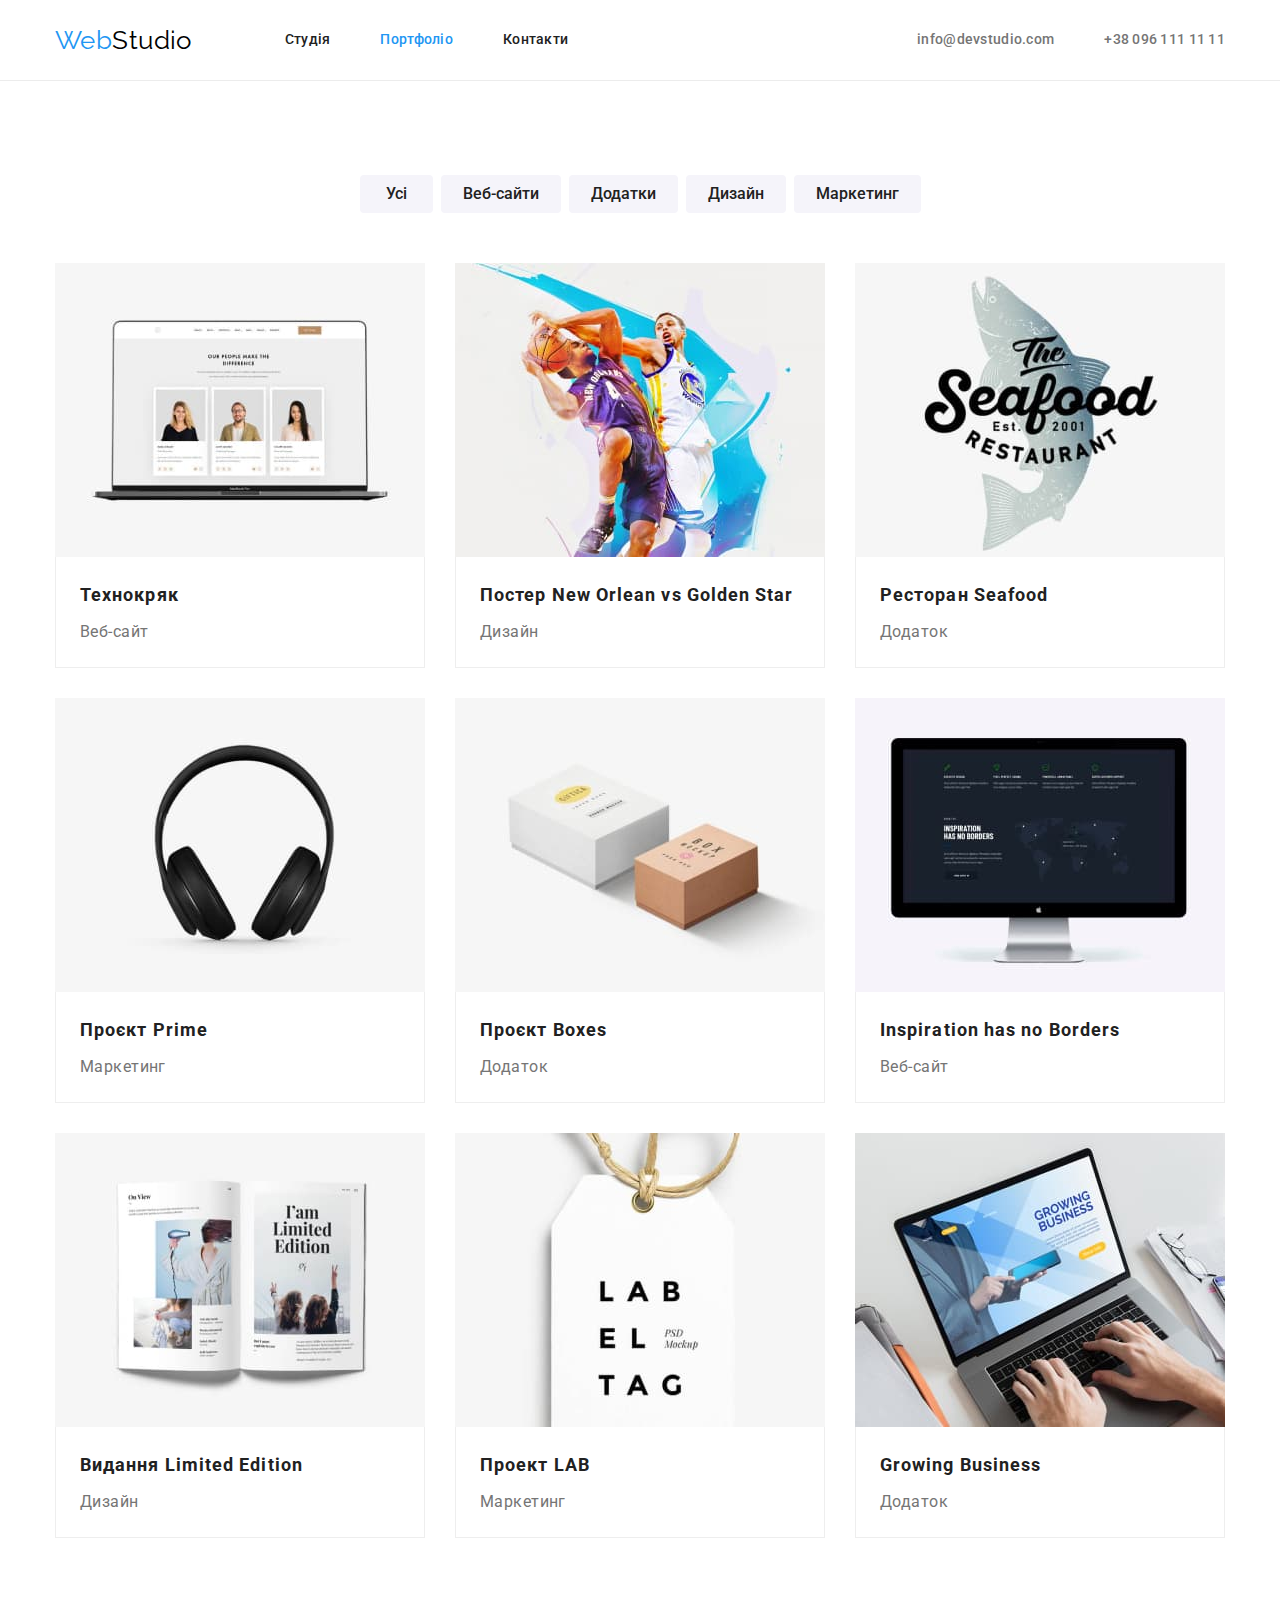
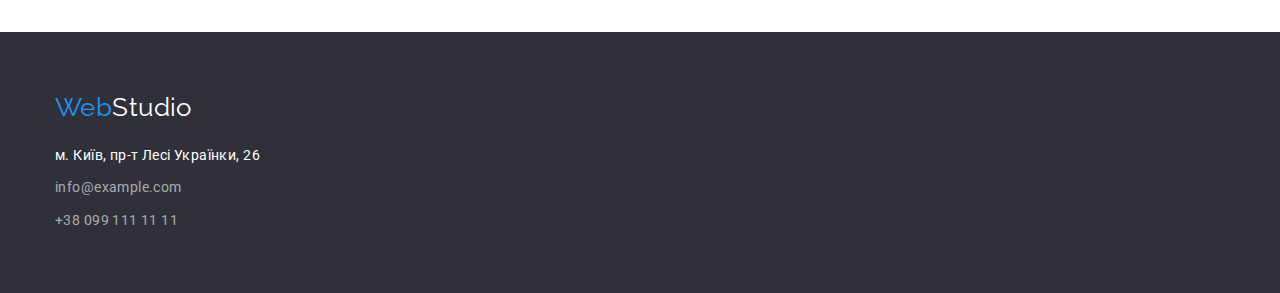
==== portfolio.html @ 10430563 "Start HW#4" ====
<!DOCTYPE html>
<html lang="uk">
  <head>
    <meta charset="UTF-8" />
    <meta http-equiv="X-UA-Compatible" content="IE=edge" />
    <meta name="viewport" content="width=device-width, initial-scale=1.0" />
    <title>Document</title>
    <link
      href="https://fonts.googleapis.com/css2?family=Raleway:wght@700&family=Roboto:wght@400;500;700;900&display=swap"
      rel="stylesheet"
    />
    <link
      rel="stylesheet"
      href="https://cdnjs.cloudflare.com/ajax/libs/modern-normalize/1.1.0/modern-normalize.min.css"
    />
    <link rel="stylesheet" href="./css/styles.css" />
  </head>
  <body>
    <!--Шапка сайту-->
    <header>
      <div class="container page-header">
        <a href="./index.html" class="logo">Web<span class="accent">Studio</span></a>
        <nav>
          <ul class="site-nav list">
            <li class="item"><a href="./index.html" class="link">Студія</a></li>
            <li class="item"><a href="./portfolio.html" class="link current">Портфоліо</a></li>
            <li class="item"><a href="" class="link">Контакти</a></li>
          </ul>
        </nav>
        <ul class="contact-info list">
          <li class="item">
            <a href="mailto:info@devstudio.com" class="link">info@devstudio.com</a>
          </li>
          <li class="item"><a href="tel:+380961111111" class="link">+38 096 111 11 11</a></li>
        </ul>
      </div>
    </header>
    <!--Герой-->
    <main>
      <section class="section container">
        <h1 class="visually-hidden">Портфоліо</h1>
        <ul class="filter list">
          <li class="item">
            <button type="button" class="button secondary">Усі</button>
          </li>
          <li class="item"><button type="button" class="button secondary">Веб-сайти</button></li>
          <li class="item"><button type="button" class="button secondary">Додатки</button></li>
          <li class="item"><button type="button" class="button secondary">Дизайн</button></li>
          <li class="item"><button type="button" class="button secondary">Маркетинг</button></li>
        </ul>
        <ul class="list cell">
          <li class="item">
            <img src="./images/technocrack.jpg" alt="Веб-сайт" width="370" class="jpg" />
            <div class="border-cell">
              <h2 class="section-portfolio">Технокряк</h2>
              <p class="product">Веб-сайт</p>
            </div>
          </li>
          <li class="item">
            <img src="./images/poster.jpg" alt="Баскетбол" width="370" class="jpg" />
            <div class="border-cell">
              <h2 class="section-portfolio">Постер New Orlean vs Golden Star</h2>
              <p class="product">Дизайн</p>
            </div>
          </li>
          <li class="item">
            <img src="./images/seafood.jpg" alt="Логотип" width="370" class="jpg" />
            <div class="border-cell">
              <h2 class="section-portfolio">Ресторан Seafood</h2>
              <p class="product">Додаток</p>
            </div>
          </li>
          <li class="item">
            <img src="./images/prime.jpg" alt="Навушники" width="370" class="jpg" />
            <div class="border-cell">
              <h2 class="section-portfolio">Проєкт Prime</h2>
              <p class="product">Маркетинг</p>
            </div>
          </li>
          <li class="item">
            <img src="./images/boxes.jpg" alt="Коробки" width="370" class="jpg" />
            <div class="border-cell">
              <h2 class="section-portfolio">Проєкт Boxes</h2>
              <p class="product">Додаток</p>
            </div>
          </li>
          <li class="item">
            <img src="./images/inspiration.jpg" alt="Веб-сайт" width="370" class="jpg" />
            <div class="border-cell">
              <h2 class="section-portfolio">Inspiration has no Borders</h2>
              <p class="product">Веб-сайт</p>
            </div>
          </li>
          <li class="item">
            <img src="./images/edition.jpg" alt="Журнал" width="370" class="jpg" />
            <div class="border-cell">
              <h2 class="section-portfolio">Видання Limited Edition</h2>
              <p class="product">Дизайн</p>
            </div>
          </li>
          <li class="item">
            <img src="./images/lab.jpg" alt="Бирка" width="370" class="jpg" />
            <div class="border-cell">
              <h2 class="section-portfolio">Проект LAB</h2>
              <p class="product">Маркетинг</p>
            </div>
          </li>
          <li class="item">
            <img src="./images/business.jpg" alt="Додаток" width="370" class="jpg" />
            <div class="border-cell">
              <h2 class="section-portfolio">Growing Business</h2>
              <p class="product">Додаток</p>
            </div>
          </li>
        </ul>
      </section>
    </main>
    <!--Підвал сайту-->
    <footer class="down">
      <div class="container page-footer">
        <a href="./index.html" class="logo">Web<span class="accent">Studio</span></a>
        <address>
          <ul class="site-footer list">
            <li class="item">
              <a
                href="https://goo.gl/maps/UnmmoopjUjEERXCH8"
                target="_blank"
                rel="noopener noreferrer"
                class="map-link"
                >м. Київ, пр-т Лесі Українки, 26</a
              >
            </li>
            <li class="item">
              <a href="mailto:info@example.com" class="link">info@example.com</a>
            </li>
            <li class="item"><a href="tel:+380991111111" class="link">+38 099 111 11 11</a></li>
          </ul>
        </address>
      </div>
    </footer>
  </body>
</html>
---- css/styles.css ----
/* колір основного тексту #2196F3 */
/* другорядний колір тексту #757575 */
/* білий #FFFFFF */
/* кольори лого #2196F3; #000000 */
/* акцент #2196F3 */
/* колір контактів футера rgba(255, 255, 255, 0.6); */
/* другорядні кольори фону #2F303A; #F5F4FA */
/*outline: 2px solid darkmagenta;*/
:root {
  --primary-text-color: #757575;
  --title-text-color: #212121;
  --accent-color: #2196f3;
  --primary-white-color: #ffffff;
  --white-mod: rgba(255, 255, 255, 0.6);
  --primary-bg-color: #f5f4fa;
  --secondary-bg-color: #2f303a;
  --logo-color: #000000;
  --border-header-color: #ececec;
}
*,
*::before,
*::after {
  box-sizing: border-box;
}
h1,
h2,
h3,
h4,
p {
  margin-top: 0;
  margin-bottom: 0;
}
ul,
ol {
  margin-top: 0;
  margin-bottom: 0;
  padding-left: 0;
}
body {
  background-color: var(--primary-white-color);
  color: var(--primary-text-color);
  font-family: Roboto, sans-serif;
  letter-spacing: 0.03em;
  font-size: 14px;
  line-height: 1.71;
}
.list {
  list-style: none;
  padding: 0;
  margin: 0;
}
.container {
  margin-left: auto;
  margin-right: auto;
  max-width: 1200px;
  width: 100%;
  padding-left: 15px;
  padding-right: 15px;
}
.logo {
  color: var(--accent-color);
  font-family: Raleway, sans-serif;
  font-size: 26px;
  line-height: 1.19;
  text-decoration: none;
}
.accent {
  color: var(--logo-color);
}
.down .accent {
  color: var(--primary-white-color);
}
img {
  display: block;
}
/* site-nav */
.site-nav .link {
  color: var(--title-text-color);
  font-weight: 500;
  font-size: 14px;
  line-height: 1.14;
  letter-spacing: 0.02em;
  text-decoration: none;

  display: block;
  padding-top: 32px;
  padding-bottom: 32px;
}
.site-nav .link:hover,
.site-nav .link:focus {
  color: var(--accent-color);
}
.site-nav .link.current {
  color: var(--accent-color);
}
.contact-info .link {
  color: var(--primary-text-color);
  font-weight: 500;
  font-size: 14px;
  line-height: 1.14;
  letter-spacing: 0.02em;
  text-decoration: none;
}
.contact-info .link:hover,
.contact-info .link:focus {
  color: var(--accent-color);
}
.site-nav {
  display: flex;
  margin-left: 93px;
}
.site-nav .item + .item {
  margin-left: 50px;
}
.page-header {
  display: flex;
  align-items: center;
}
.contact-info {
  display: flex;
  margin-left: auto;
}
.contact-info .item + .item {
  margin-left: 50px;
}
/* border-bottom: 1px solid #ececec; */
header {
  border-bottom-width: 1px;
  border-bottom-style: solid;
  border-bottom-color: var(--border-header-color);
}
/* hero */
.hero-title {
  color: var(--primary-white-color);
  font-weight: 900;
  font-size: 44px;
  line-height: 1.36;
  letter-spacing: 0.06em;
  text-transform: uppercase;

  margin-top: 0;
  margin-bottom: 30px;
}
.hero {
  background-color: var(--secondary-bg-color);
  text-align: center;

  padding-top: 200px;
  padding-bottom: 200px;
}
/* section */
.section-title {
  color: var(--title-text-color);
  font-weight: 700;
  font-size: 36px;
  line-height: 1.17;
  text-align: center;

  margin-top: 0;
  margin-bottom: 50px;
}
.section {
  padding-top: 94px;
  padding-bottom: 94px;
}
.section.make {
  padding-top: 0;
  padding-bottom: 94px;
}
/* features */
.feature-list .title {
  color: var(--title-text-color);
  font-weight: 700;
  font-size: 14px;
  line-height: 1.14;

  margin-top: 0;
  margin-bottom: 10px;
}
.feature-list p {
  margin-top: 0;
  margin-bottom: 0;
}
.feature-list {
  display: flex;
  flex-wrap: wrap;
}
.feature-list .item {
  width: 270px;
  margin-right: 30px;
}
.feature-list .item:nth-child(4n) {
  margin-right: 0;
}
.presentation {
  display: flex;
  flex-wrap: wrap;
}
.presentation .item {
  width: 370px;
  margin-right: 30px;
}
.presentation .item:nth-child(3n) {
  margin-right: 0;
}
/* team */
.team-list .team {
  color: var(--title-text-color);
  font-weight: 500;
  font-size: 16px;
  line-height: 1.19;
  text-align: center;
  background-color: var(--primary-white-color);

  margin-bottom: 10px;

  display: flex;
  justify-content: center;
}
.card {
  padding: 30px 10px;
  background-color: var(--primary-white-color);
  border-radius: 0px 0px 4px 4px;
}
.team-list .profession {
  font-size: 16px;
  line-height: 1.19;
  text-align: center;
  background-color: var(--primary-white-color);

  display: flex;
  justify-content: center;
}
.section.team {
  background-color: var(--primary-bg-color);

  padding-top: 94px;
  padding-bottom: 94px;
}
.team-list {
  display: flex;
  flex-wrap: wrap;
}
.team-list .item {
  width: 270px;
  margin-right: 30px;
}
.team-list .item:nth-child(4n) {
  margin-right: 0;
}
/* footer */
.site-footer .map-link {
  color: var(--primary-white-color);
  text-decoration: none;
  font-style: normal;

  display: block;
  margin-right: 939px;
}
.site-footer .map-link:hover,
.site-footer .map-link:focus {
  color: var(--accent-color);
}
.site-footer .link {
  color: var(--white-mod);
  text-decoration: none;
  font-style: normal;

  display: block;
  margin-right: 939px;
}
.site-footer .link:hover,
.site-footer .link:focus {
  color: var(--accent-color);
}
.down {
  background-color: var(--secondary-bg-color);

  padding-top: 60px;
  padding-bottom: 60px;
}
.site-footer .item:not(:last-child) {
  margin-bottom: 9px;
}
.site-footer {
  margin-top: 20px;
}
/* button */
/* text-align: center; в кнопках за умовчанням*/
button {
  font-family: inherit;
  display: inline-block;
  cursor: pointer;
  text-decoration: none;
  border: 0;
  border-radius: 4px;
}
.button.primary {
  color: var(--primary-white-color);
  background-color: var(--accent-color);
  font-weight: 700;
  font-size: 16px;
  line-height: 1.87;
  letter-spacing: 0.06em;

  padding: 10px 32px;
  min-width: 216px;
}
/* portfolio */
.button.secondary {
  color: var(--title-text-color);
  background-color: var(--primary-bg-color);
  font-weight: 500;
  font-size: 16px;
  line-height: 1.62;

  padding: 6px 22px;
  min-width: 73px;
}
.button.secondary:hover,
.button.secondary:focus {
  color: var(--primary-white-color);
  background-color: var(--accent-color);
  border-color: var(--accent-color);
}
.section-portfolio {
  color: var(--title-text-color);
  font-weight: 700;
  font-size: 18px;
  line-height: 2;
  letter-spacing: 0.06em;

  margin-bottom: 4px;
}
.list .product {
  font-size: 16px;
  line-height: 1.87;
}
.filter {
  display: flex;
  justify-content: center;
  margin-bottom: 50px;
}
.filter .item + .item {
  margin-left: 8px;
}
.cell {
  display: flex;
  flex-wrap: wrap;
}
.cell .item {
  width: 370px;
  margin-right: 30px;
  margin-bottom: 30px;
}
.cell .item:nth-child(3n) {
  margin-right: 0;
}
.cell .item:nth-last-child(-n + 3) {
  margin-bottom: 0;
}
.border-cell {
  padding: 20px 24px;

  border-right: 1px solid #eeeeee;
  border-bottom: 1px solid #eeeeee;
  border-left: 1px solid #eeeeee;
}
.visually-hidden {
  position: absolute;
  white-space: nowrap;
  width: 1px;
  height: 1px;
  overflow: hidden;
  border: 0;
  padding: 0;
  clip: rect(0 0 0 0);
  clip-path: inset(50%);
  margin: -1px;
}
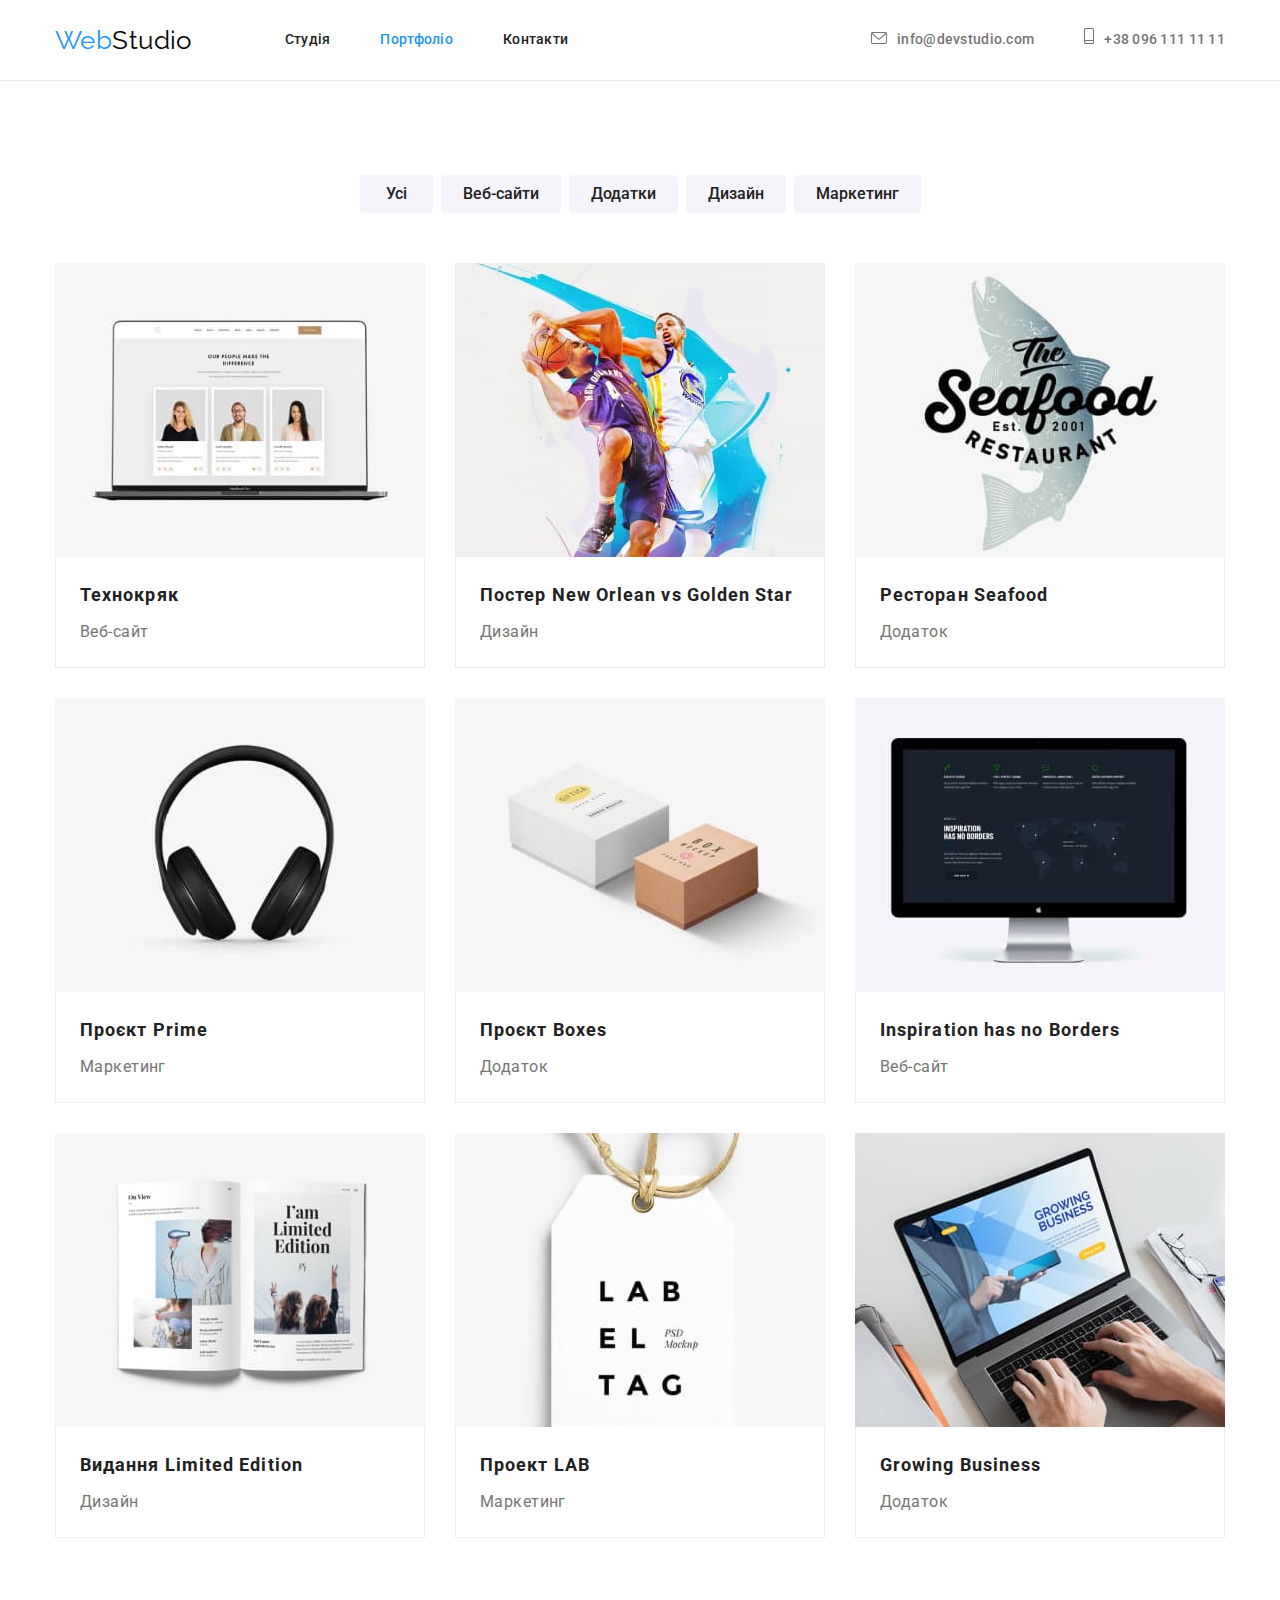
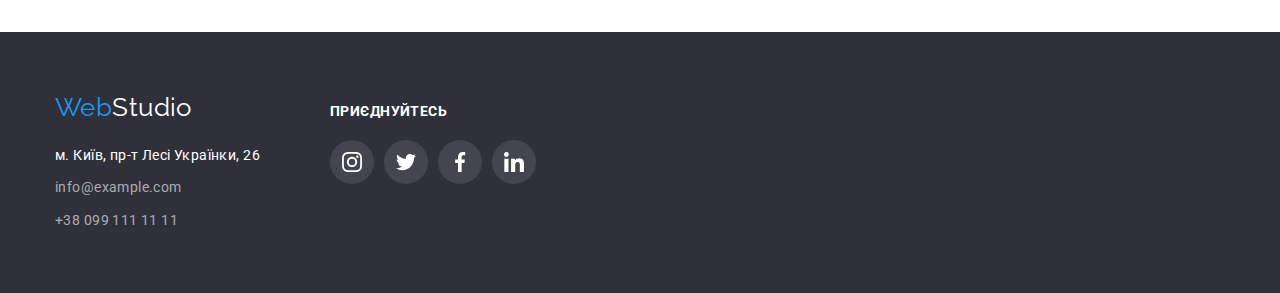
==== commit e92c726d: "Додані тіні" ====
--- a/portfolio.html
+++ b/portfolio.html
@@ -16,7 +16,7 @@
     <link rel="stylesheet" href="./css/styles.css" />
   </head>
   <body>
-    <!--Шапка сайту-->
+    <!-- Head -->
     <header>
       <div class="container page-header">
         <a href="./index.html" class="logo">Web<span class="accent">Studio</span></a>
@@ -29,13 +29,23 @@
         </nav>
         <ul class="contact-info list">
           <li class="item">
-            <a href="mailto:info@devstudio.com" class="link">info@devstudio.com</a>
+            <a href="mailto:info@devstudio.com" class="link"
+              ><svg class="contact-icon" width="16" height="12">
+                <use href="./images/icons.svg#icon-envelope"></use></svg
+              >info@devstudio.com</a
+            >
           </li>
-          <li class="item"><a href="tel:+380961111111" class="link">+38 096 111 11 11</a></li>
+          <li class="item">
+            <a href="tel:+380961111111" class="link"
+              ><svg class="contact-icon" width="10" height="16">
+                <use href="./images/icons.svg#icon-smartphone"></use></svg
+              >+38 096 111 11 11</a
+            >
+          </li>
         </ul>
       </div>
     </header>
-    <!--Герой-->
+    <!-- Hero -->
     <main>
       <section class="section container">
         <h1 class="visually-hidden">Портфоліо</h1>
@@ -48,66 +58,66 @@
           <li class="item"><button type="button" class="button secondary">Дизайн</button></li>
           <li class="item"><button type="button" class="button secondary">Маркетинг</button></li>
         </ul>
-        <ul class="list cell">
+        <ul class="list product">
           <li class="item">
             <img src="./images/technocrack.jpg" alt="Веб-сайт" width="370" class="jpg" />
-            <div class="border-cell">
+            <div class="border-product">
               <h2 class="section-portfolio">Технокряк</h2>
               <p class="product">Веб-сайт</p>
             </div>
           </li>
           <li class="item">
             <img src="./images/poster.jpg" alt="Баскетбол" width="370" class="jpg" />
-            <div class="border-cell">
+            <div class="border-product">
               <h2 class="section-portfolio">Постер New Orlean vs Golden Star</h2>
               <p class="product">Дизайн</p>
             </div>
           </li>
           <li class="item">
             <img src="./images/seafood.jpg" alt="Логотип" width="370" class="jpg" />
-            <div class="border-cell">
+            <div class="border-product">
               <h2 class="section-portfolio">Ресторан Seafood</h2>
               <p class="product">Додаток</p>
             </div>
           </li>
           <li class="item">
             <img src="./images/prime.jpg" alt="Навушники" width="370" class="jpg" />
-            <div class="border-cell">
+            <div class="border-product">
               <h2 class="section-portfolio">Проєкт Prime</h2>
               <p class="product">Маркетинг</p>
             </div>
           </li>
           <li class="item">
             <img src="./images/boxes.jpg" alt="Коробки" width="370" class="jpg" />
-            <div class="border-cell">
+            <div class="border-product">
               <h2 class="section-portfolio">Проєкт Boxes</h2>
               <p class="product">Додаток</p>
             </div>
           </li>
           <li class="item">
             <img src="./images/inspiration.jpg" alt="Веб-сайт" width="370" class="jpg" />
-            <div class="border-cell">
+            <div class="border-product">
               <h2 class="section-portfolio">Inspiration has no Borders</h2>
               <p class="product">Веб-сайт</p>
             </div>
           </li>
           <li class="item">
             <img src="./images/edition.jpg" alt="Журнал" width="370" class="jpg" />
-            <div class="border-cell">
+            <div class="border-product">
               <h2 class="section-portfolio">Видання Limited Edition</h2>
               <p class="product">Дизайн</p>
             </div>
           </li>
           <li class="item">
             <img src="./images/lab.jpg" alt="Бирка" width="370" class="jpg" />
-            <div class="border-cell">
+            <div class="border-product">
               <h2 class="section-portfolio">Проект LAB</h2>
               <p class="product">Маркетинг</p>
             </div>
           </li>
           <li class="item">
             <img src="./images/business.jpg" alt="Додаток" width="370" class="jpg" />
-            <div class="border-cell">
+            <div class="border-product">
               <h2 class="section-portfolio">Growing Business</h2>
               <p class="product">Додаток</p>
             </div>
@@ -115,27 +125,58 @@
         </ul>
       </section>
     </main>
-    <!--Підвал сайту-->
+    <!-- Footer -->
     <footer class="down">
-      <div class="container page-footer">
-        <a href="./index.html" class="logo">Web<span class="accent">Studio</span></a>
-        <address>
-          <ul class="site-footer list">
-            <li class="item">
-              <a
-                href="https://goo.gl/maps/UnmmoopjUjEERXCH8"
-                target="_blank"
-                rel="noopener noreferrer"
-                class="map-link"
-                >м. Київ, пр-т Лесі Українки, 26</a
-              >
+      <div class="container footer-container">
+        <div class="page-footer">
+          <a href="./index.html" class="logo">Web<span class="accent">Studio</span></a>
+          <address>
+            <ul class="site-footer list">
+              <li class="item">
+                <a
+                  href="https://goo.gl/maps/UnmmoopjUjEERXCH8"
+                  target="_blank"
+                  rel="noopener noreferrer"
+                  class="map-link"
+                  >м. Київ, пр-т Лесі Українки, 26</a
+                >
+              </li>
+              <li class="item">
+                <a href="mailto:info@example.com" class="link">info@example.com</a>
+              </li>
+              <li class="item"><a href="tel:+380991111111" class="link">+38 099 111 11 11</a></li>
+            </ul>
+          </address>
+        </div>
+        <div class="page-invait">
+          <h2 class="section-title-invait">приєднуйтесь</h2>
+          <ul class="invait-list list">
+            <li class="invait-soc-item">
+              <a href="" class="invait-soc-link link"
+                ><svg class="invait-soc-icon" width="20" height="20">
+                  <use href="./images/icons.svg#icon-instagram"></use></svg
+              ></a>
             </li>
-            <li class="item">
-              <a href="mailto:info@example.com" class="link">info@example.com</a>
+            <li class="invait-soc-item">
+              <a href="" class="invait-soc-link link"
+                ><svg class="invait-soc-icon" width="20" height="20">
+                  <use href="./images/icons.svg#icon-twitter"></use></svg
+              ></a>
             </li>
-            <li class="item"><a href="tel:+380991111111" class="link">+38 099 111 11 11</a></li>
+            <li class="invait-soc-item">
+              <a href="" class="invait-soc-link link"
+                ><svg class="invait-soc-icon" width="20" height="20">
+                  <use href="./images/icons.svg#icon-facebook"></use></svg
+              ></a>
+            </li>
+            <li class="invait-soc-item">
+              <a href="" class="invait-soc-link link"
+                ><svg class="invait-soc-icon" width="20" height="20">
+                  <use href="./images/icons.svg#icon-linkedin"></use></svg
+              ></a>
+            </li>
           </ul>
-        </address>
+        </div>
       </div>
     </footer>
   </body>
--- a/css/styles.css
+++ b/css/styles.css
@@ -44,6 +44,15 @@
   font-size: 14px;
   line-height: 1.71;
 }
+img {
+  display: block;
+}
+/* border-bottom: 1px solid #ececec; */
+header {
+  border-bottom-width: 1px;
+  border-bottom-style: solid;
+  border-bottom-color: var(--border-header-color);
+}
 .list {
   list-style: none;
   padding: 0;
@@ -70,10 +79,7 @@
 .down .accent {
   color: var(--primary-white-color);
 }
-img {
-  display: block;
-}
-/* site-nav */
+/*------------------------------------  site-nav  ----------------------------------*/
 .site-nav .link {
   color: var(--title-text-color);
   font-weight: 500;
@@ -123,13 +129,11 @@
 .contact-info .item + .item {
   margin-left: 50px;
 }
-/* border-bottom: 1px solid #ececec; */
-header {
-  border-bottom-width: 1px;
-  border-bottom-style: solid;
-  border-bottom-color: var(--border-header-color);
-}
-/* hero */
+.contact-icon {
+  fill: currentColor;
+  margin-right: 10px;
+}
+/*--------------------------------------  hero  ------------------------------------*/
 .hero-title {
   color: var(--primary-white-color);
   font-weight: 900;
@@ -147,8 +151,19 @@
 
   padding-top: 200px;
   padding-bottom: 200px;
-}
-/* section */
+
+  max-width: 1600px;
+  height: 600px;
+  margin-left: auto;
+  margin-right: auto;
+
+  background-image: linear-gradient(rgba(47, 48, 58, 0.4), rgba(47, 48, 58, 0.4)),
+    url(../images/hero-bg.jpg);
+  background-repeat: no-repeat;
+  background-position: center;
+  background-size: cover;
+}
+/*------------------------------------  section  -----------------------------------*/
 .section-title {
   color: var(--title-text-color);
   font-weight: 700;
@@ -165,9 +180,8 @@
 }
 .section.make {
   padding-top: 0;
-  padding-bottom: 94px;
-}
-/* features */
+}
+/*------------------------------------  features  ----------------------------------*/
 .feature-list .title {
   color: var(--title-text-color);
   font-weight: 700;
@@ -203,7 +217,17 @@
 .presentation .item:nth-child(3n) {
   margin-right: 0;
 }
-/* team */
+.feature-img-list {
+  width: 270px;
+  height: 120px;
+  background-color: var(--primary-bg-color);
+  border-radius: 4px;
+  display: flex;
+  align-items: center;
+  justify-content: center;
+  margin-bottom: 30px;
+}
+/*-------------------------------------  team  -------------------------------------*/
 .team-list .team {
   color: var(--title-text-color);
   font-weight: 500;
@@ -230,6 +254,7 @@
 
   display: flex;
   justify-content: center;
+  margin-bottom: 16px;
 }
 .section.team {
   background-color: var(--primary-bg-color);
@@ -244,18 +269,82 @@
 .team-list .item {
   width: 270px;
   margin-right: 30px;
+
+  box-shadow: 0px 4px 4px 0px rgba(0, 0, 0, 0.25);
 }
 .team-list .item:nth-child(4n) {
   margin-right: 0;
 }
-/* footer */
+.team-soc-link {
+  width: 44px;
+  height: 44px;
+  background-color: var(--primary-white-color);
+  border-radius: 50%;
+  display: flex;
+  align-items: center;
+  justify-content: center;
+}
+.team-soc-list {
+  display: flex;
+  justify-content: center;
+  gap: 10px;
+}
+.team-soc-icon {
+  fill: #afb1b8;
+}
+.team-soc-link:hover,
+.team-soc-link:focus {
+  background-color: var(--accent-color);
+}
+.team-soc-link:hover .team-soc-icon {
+  fill: var(--primary-white-color);
+}
+.team-soc-link:focus .team-soc-icon {
+  fill: var(--primary-white-color);
+}
+/*------------------------------------  client  ------------------------------------*/
+.section-title {
+  font-weight: 700;
+  font-size: 36px;
+  line-height: 1.17;
+  text-align: center;
+  letter-spacing: 0.03em;
+  color: var(--title-text-color);
+}
+.client-link {
+  width: 170px;
+  height: 92px;
+  border: 1px solid #afb1b8;
+  border-radius: 4px;
+  display: flex;
+  align-items: center;
+  justify-content: center;
+}
+.client-list {
+  display: flex;
+  justify-content: center;
+  gap: 30px;
+}
+.client-soc-icon {
+  fill: #afb1b8;
+}
+.client-link:hover,
+.client-link:focus {
+  border-color: var(--accent-color);
+}
+.client-link:hover .client-soc-icon {
+  fill: var(--accent-color);
+}
+.client-link:focus .client-soc-icon {
+  fill: var(--accent-color);
+}
+/*------------------------------------  footer  ------------------------------------*/
 .site-footer .map-link {
   color: var(--primary-white-color);
   text-decoration: none;
   font-style: normal;
 
   display: block;
-  margin-right: 939px;
 }
 .site-footer .map-link:hover,
 .site-footer .map-link:focus {
@@ -267,7 +356,6 @@
   font-style: normal;
 
   display: block;
-  margin-right: 939px;
 }
 .site-footer .link:hover,
 .site-footer .link:focus {
@@ -285,7 +373,43 @@
 .site-footer {
   margin-top: 20px;
 }
-/* button */
+.section-title-invait {
+  font-weight: 700;
+  font-size: 14px;
+  line-height: 1.14;
+  letter-spacing: 0.03em;
+  text-transform: uppercase;
+  color: var(--primary-white-color);
+  margin-bottom: 20px;
+}
+.invait-list {
+  display: flex;
+  gap: 10px;
+}
+.invait-soc-icon {
+  fill: var(--primary-white-color);
+}
+.invait-soc-link {
+  width: 44px;
+  height: 44px;
+  background-color: rgba(255, 255, 255, 0.1);
+  border-radius: 50%;
+  display: flex;
+  align-items: center;
+  justify-content: center;
+}
+.invait-soc-link:hover,
+.invait-soc-link:focus {
+  background-color: var(--accent-color);
+}
+.footer-container {
+  display: flex;
+  align-items: baseline;
+}
+.page-invait {
+  margin-left: 70px;
+}
+/*------------------------------------  button  ------------------------------------*/
 /* text-align: center; в кнопках за умовчанням*/
 button {
   font-family: inherit;
@@ -306,7 +430,7 @@
   padding: 10px 32px;
   min-width: 216px;
 }
-/* portfolio */
+/*-----------------------------------  portfolio  -----------------------------------*/
 .button.secondary {
   color: var(--title-text-color);
   background-color: var(--primary-bg-color);
@@ -322,6 +446,8 @@
   color: var(--primary-white-color);
   background-color: var(--accent-color);
   border-color: var(--accent-color);
+
+  box-shadow: 0px 4px 4px 0px rgba(0, 0, 0, 0.25);
 }
 .section-portfolio {
   color: var(--title-text-color);
@@ -344,22 +470,22 @@
 .filter .item + .item {
   margin-left: 8px;
 }
-.cell {
+.product {
   display: flex;
   flex-wrap: wrap;
 }
-.cell .item {
+.product .item {
   width: 370px;
   margin-right: 30px;
   margin-bottom: 30px;
 }
-.cell .item:nth-child(3n) {
+.product .item:nth-child(3n) {
   margin-right: 0;
 }
-.cell .item:nth-last-child(-n + 3) {
+.product .item:nth-last-child(-n + 3) {
   margin-bottom: 0;
 }
-.border-cell {
+.border-product {
   padding: 20px 24px;
 
   border-right: 1px solid #eeeeee;
@@ -378,3 +504,8 @@
   clip-path: inset(50%);
   margin: -1px;
 }
+.list.product .item:hover,
+.list.product .item:focus {
+  cursor: pointer;
+  box-shadow: 0px 4px 4px 0px rgba(0, 0, 0, 0.25);
+}
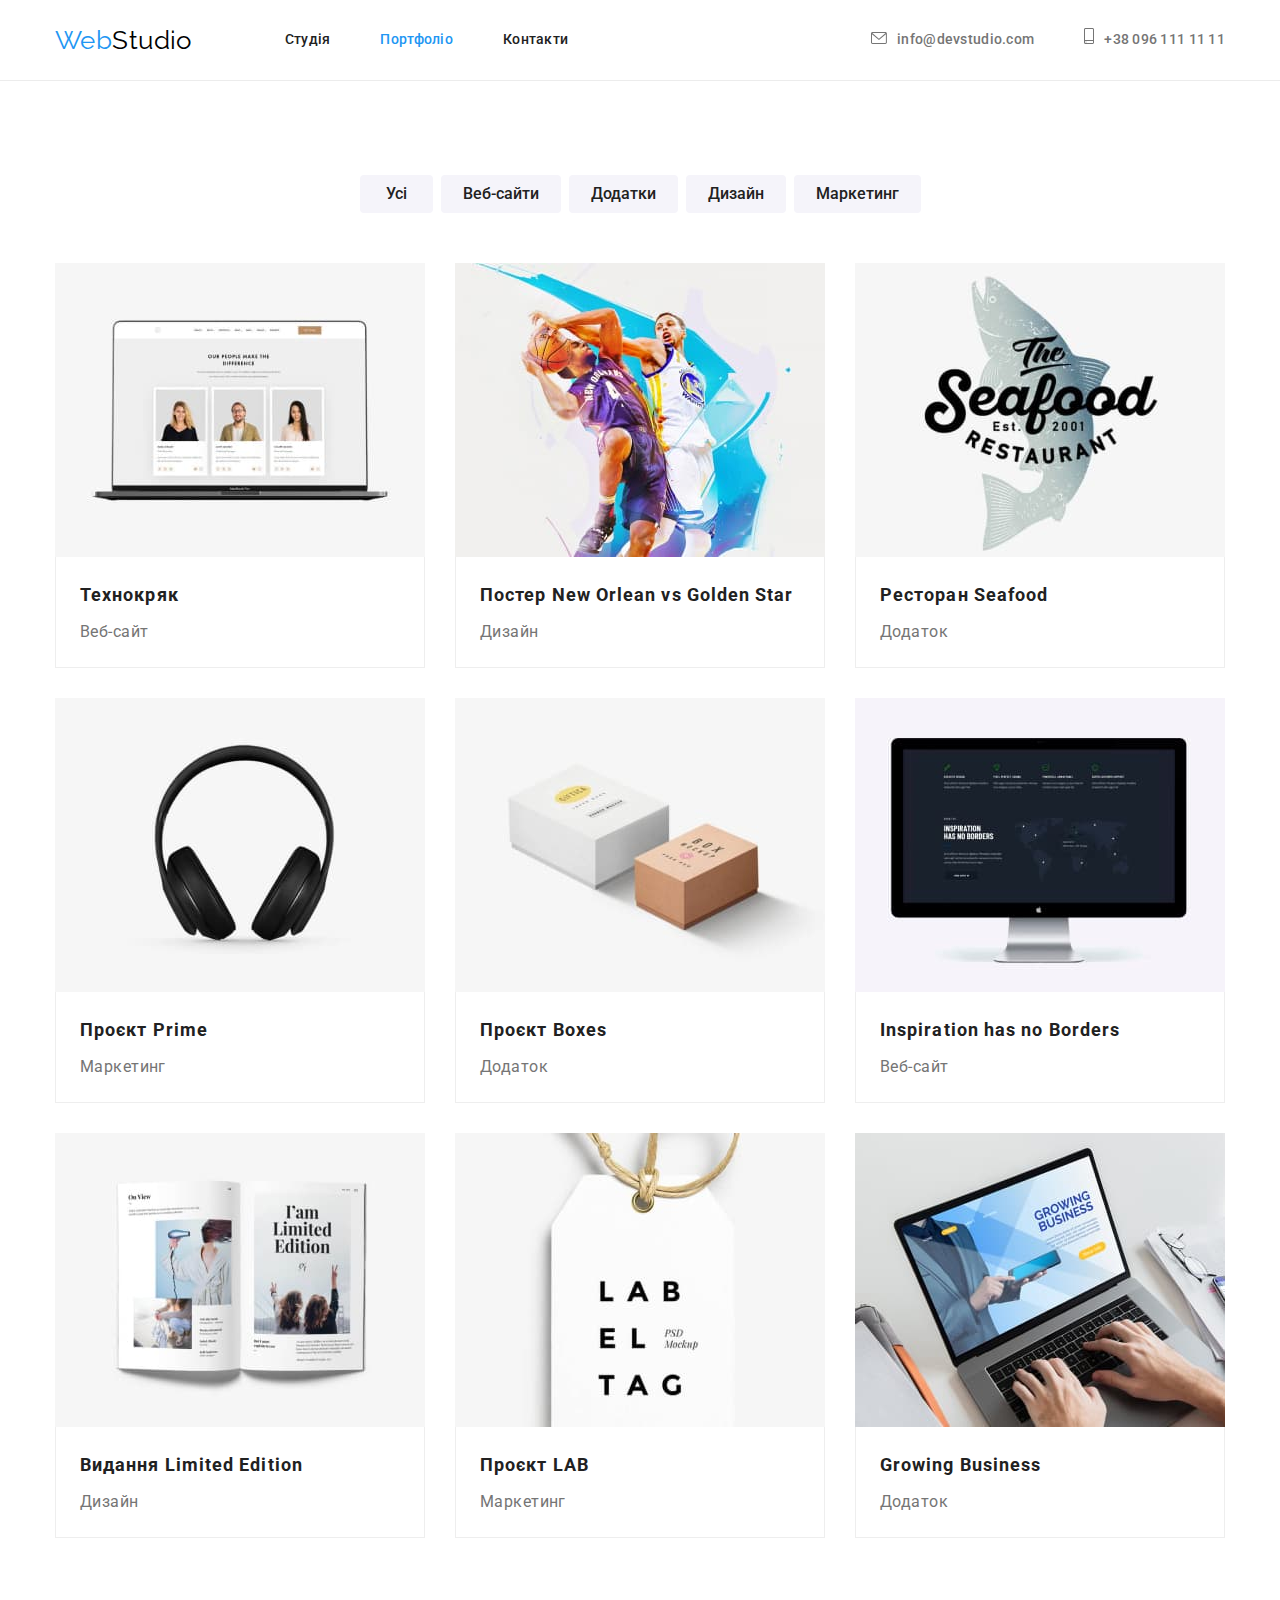
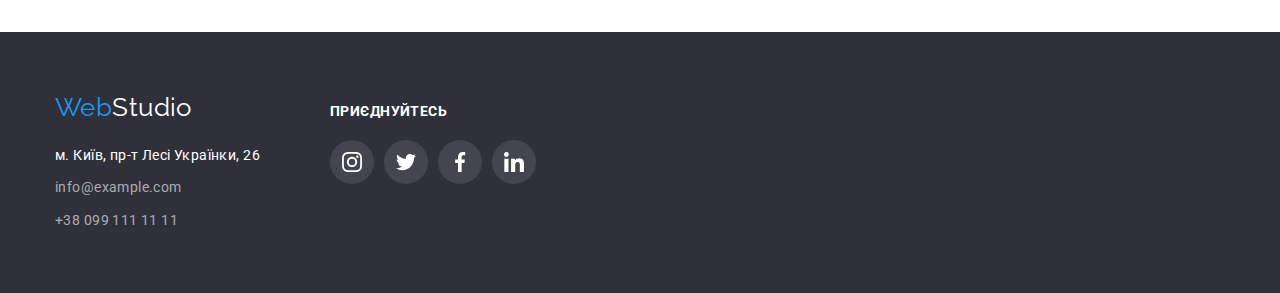
==== commit 6d36741c: "Update" ====
--- a/portfolio.html
+++ b/portfolio.html
@@ -60,63 +60,71 @@
         </ul>
         <ul class="list product">
           <li class="item">
-            <img src="./images/technocrack.jpg" alt="Веб-сайт" width="370" class="jpg" />
+            <div class="product-top-wrap">
+              <img src="./images/technocrack.jpg" alt="Веб-сайт" width="370" height:="294"
+              class="jpg" />
+              <p class="product-top-text">
+                Ресурс пропонує комплексні пропозиції з різним рівнем функціоналу та сервісів. Все
+                це дозволить відвідувачу отримати вичерпні відомості про компанію чи приватну особу.
+              </p>
+            </div>
             <div class="border-product">
               <h2 class="section-portfolio">Технокряк</h2>
               <p class="product">Веб-сайт</p>
             </div>
           </li>
           <li class="item">
-            <img src="./images/poster.jpg" alt="Баскетбол" width="370" class="jpg" />
+            <img src="./images/poster.jpg" alt="Баскетбол" width="370" height:="294" class="jpg" />
             <div class="border-product">
               <h2 class="section-portfolio">Постер New Orlean vs Golden Star</h2>
               <p class="product">Дизайн</p>
             </div>
           </li>
           <li class="item">
-            <img src="./images/seafood.jpg" alt="Логотип" width="370" class="jpg" />
+            <img src="./images/seafood.jpg" alt="Логотип" width="370" height:="294" class="jpg" />
             <div class="border-product">
               <h2 class="section-portfolio">Ресторан Seafood</h2>
               <p class="product">Додаток</p>
             </div>
           </li>
           <li class="item">
-            <img src="./images/prime.jpg" alt="Навушники" width="370" class="jpg" />
+            <img src="./images/prime.jpg" alt="Навушники" width="370" height:="294" class="jpg" />
             <div class="border-product">
               <h2 class="section-portfolio">Проєкт Prime</h2>
               <p class="product">Маркетинг</p>
             </div>
           </li>
           <li class="item">
-            <img src="./images/boxes.jpg" alt="Коробки" width="370" class="jpg" />
+            <img src="./images/boxes.jpg" alt="Коробки" width="370" height:="294" class="jpg" />
             <div class="border-product">
               <h2 class="section-portfolio">Проєкт Boxes</h2>
               <p class="product">Додаток</p>
             </div>
           </li>
           <li class="item">
-            <img src="./images/inspiration.jpg" alt="Веб-сайт" width="370" class="jpg" />
+            <img src="./images/inspiration.jpg" alt="Веб-сайт" width="370" height:="294" class="jpg"
+            />
             <div class="border-product">
               <h2 class="section-portfolio">Inspiration has no Borders</h2>
               <p class="product">Веб-сайт</p>
             </div>
           </li>
           <li class="item">
-            <img src="./images/edition.jpg" alt="Журнал" width="370" class="jpg" />
+            <img src="./images/edition.jpg" alt="Журнал" width="370" height:="294" class="jpg" />
             <div class="border-product">
               <h2 class="section-portfolio">Видання Limited Edition</h2>
               <p class="product">Дизайн</p>
             </div>
           </li>
           <li class="item">
-            <img src="./images/lab.jpg" alt="Бирка" width="370" class="jpg" />
+            <img src="./images/lab.jpg" alt="Бирка" width="370" height:="294" class="jpg" />
             <div class="border-product">
-              <h2 class="section-portfolio">Проект LAB</h2>
+              <h2 class="section-portfolio">Проєкт LAB</h2>
               <p class="product">Маркетинг</p>
             </div>
           </li>
           <li class="item">
-            <img src="./images/business.jpg" alt="Додаток" width="370" class="jpg" />
+            <img src="./images/business.jpg" alt="Додаток" width="370" height:="294" class="jpg" />
             <div class="border-product">
               <h2 class="section-portfolio">Growing Business</h2>
               <p class="product">Додаток</p>
--- a/css/styles.css
+++ b/css/styles.css
@@ -95,6 +95,7 @@
 .site-nav .link:hover,
 .site-nav .link:focus {
   color: var(--accent-color);
+  transition: 250ms cubic-bezier(0.4, 0, 0.2, 1);
 }
 .site-nav .link.current {
   color: var(--accent-color);
@@ -110,6 +111,7 @@
 .contact-info .link:hover,
 .contact-info .link:focus {
   color: var(--accent-color);
+  transition: 250ms cubic-bezier(0.4, 0, 0.2, 1);
 }
 .site-nav {
   display: flex;
@@ -295,12 +297,12 @@
 .team-soc-link:hover,
 .team-soc-link:focus {
   background-color: var(--accent-color);
-}
-.team-soc-link:hover .team-soc-icon {
-  fill: var(--primary-white-color);
-}
+  transition: 250ms cubic-bezier(0.4, 0, 0.2, 1);
+}
+.team-soc-link:hover .team-soc-icon,
 .team-soc-link:focus .team-soc-icon {
   fill: var(--primary-white-color);
+  transition: 250ms cubic-bezier(0.4, 0, 0.2, 1);
 }
 /*------------------------------------  client  ------------------------------------*/
 .section-title {
@@ -331,12 +333,12 @@
 .client-link:hover,
 .client-link:focus {
   border-color: var(--accent-color);
-}
-.client-link:hover .client-soc-icon {
-  fill: var(--accent-color);
-}
+  transition: 250ms cubic-bezier(0.4, 0, 0.2, 1);
+}
+.client-link:hover .client-soc-icon,
 .client-link:focus .client-soc-icon {
   fill: var(--accent-color);
+  transition: 250ms cubic-bezier(0.4, 0, 0.2, 1);
 }
 /*------------------------------------  footer  ------------------------------------*/
 .site-footer .map-link {
@@ -349,6 +351,7 @@
 .site-footer .map-link:hover,
 .site-footer .map-link:focus {
   color: var(--accent-color);
+  transition: 250ms cubic-bezier(0.4, 0, 0.2, 1);
 }
 .site-footer .link {
   color: var(--white-mod);
@@ -360,6 +363,7 @@
 .site-footer .link:hover,
 .site-footer .link:focus {
   color: var(--accent-color);
+  transition: 250ms cubic-bezier(0.4, 0, 0.2, 1);
 }
 .down {
   background-color: var(--secondary-bg-color);
@@ -401,6 +405,7 @@
 .invait-soc-link:hover,
 .invait-soc-link:focus {
   background-color: var(--accent-color);
+  transition: 250ms cubic-bezier(0.4, 0, 0.2, 1);
 }
 .footer-container {
   display: flex;
@@ -448,6 +453,7 @@
   border-color: var(--accent-color);
 
   box-shadow: 0px 4px 4px 0px rgba(0, 0, 0, 0.25);
+  transition: 250ms cubic-bezier(0.4, 0, 0.2, 1);
 }
 .section-portfolio {
   color: var(--title-text-color);
@@ -473,11 +479,6 @@
 .product {
   display: flex;
   flex-wrap: wrap;
-}
-.product .item {
-  width: 370px;
-  margin-right: 30px;
-  margin-bottom: 30px;
 }
 .product .item:nth-child(3n) {
   margin-right: 0;
@@ -508,4 +509,75 @@
 .list.product .item:focus {
   cursor: pointer;
   box-shadow: 0px 4px 4px 0px rgba(0, 0, 0, 0.25);
-}
+
+  transition: 250ms cubic-bezier(0.4, 0, 0.2, 1);
+}
+.list.product .item:hover .product-top-text,
+.list.product .item:focus .product-top-text {
+  transform: translateY(0);
+  transition: 0.25s cubic-bezier(0.4, 0, 0.2, 1);
+}
+.product .item {
+  width: 370px;
+  margin-right: 30px;
+  margin-bottom: 30px;
+
+  position: relative;
+}
+.product-top-text {
+  font-size: 18px;
+  line-height: 1.56;
+  letter-spacing: 0.03em;
+  color: var(--primary-white-color);
+
+  position: absolute;
+  top: 0;
+  left: 0;
+  background: rgba(33, 150, 243, 0.9);
+  padding-top: 63px;
+  padding-left: 24px;
+  padding-right: 24px;
+  height: 100%;
+  transform: translateY(100%);
+  transition: transform 250ms cubic-bezier(0.4, 0, 0.2, 1);
+}
+.product-top-wrap {
+  position: relative;
+  overflow: hidden;
+}
+/*-------------------------------------- Modal window ----------------------------------------*/
+.backdrop {
+  position: fixed;
+  top: 0%;
+  width: 100%;
+  height: 100%;
+  background-color: rgba(0, 0, 0, 0.2);
+  transition: opacity 250ms cubic-bezier(0.4, 0, 0.2, 1),
+    visibility 250ms cubic-bezier(0.4, 0, 0.2, 1);
+}
+.modal {
+  position: absolute;
+  width: 528px;
+  min-height: 581px;
+  left: 536px;
+  top: 221px;
+
+  background-color: var(--primary-white-color);
+  box-shadow: 0px 1px 3px rgba(0, 0, 0, 0.12), 0px 1px 1px rgba(0, 0, 0, 0.14),
+    0px 2px 1px rgba(0, 0, 0, 0.2);
+  border-radius: 4px;
+
+  transform: scale(1);
+  transition: transform 250ms cubic-bezier(0.4, 0, 0.2, 1);
+}
+.backdrop.is-hidden .modal {
+  transform: scale(0);
+}
+.modal-close-icon {
+  fill: var(--logo-color);
+}
+.is-hidden {
+  opacity: 0;
+  visibility: hidden;
+  pointer-events: none;
+}
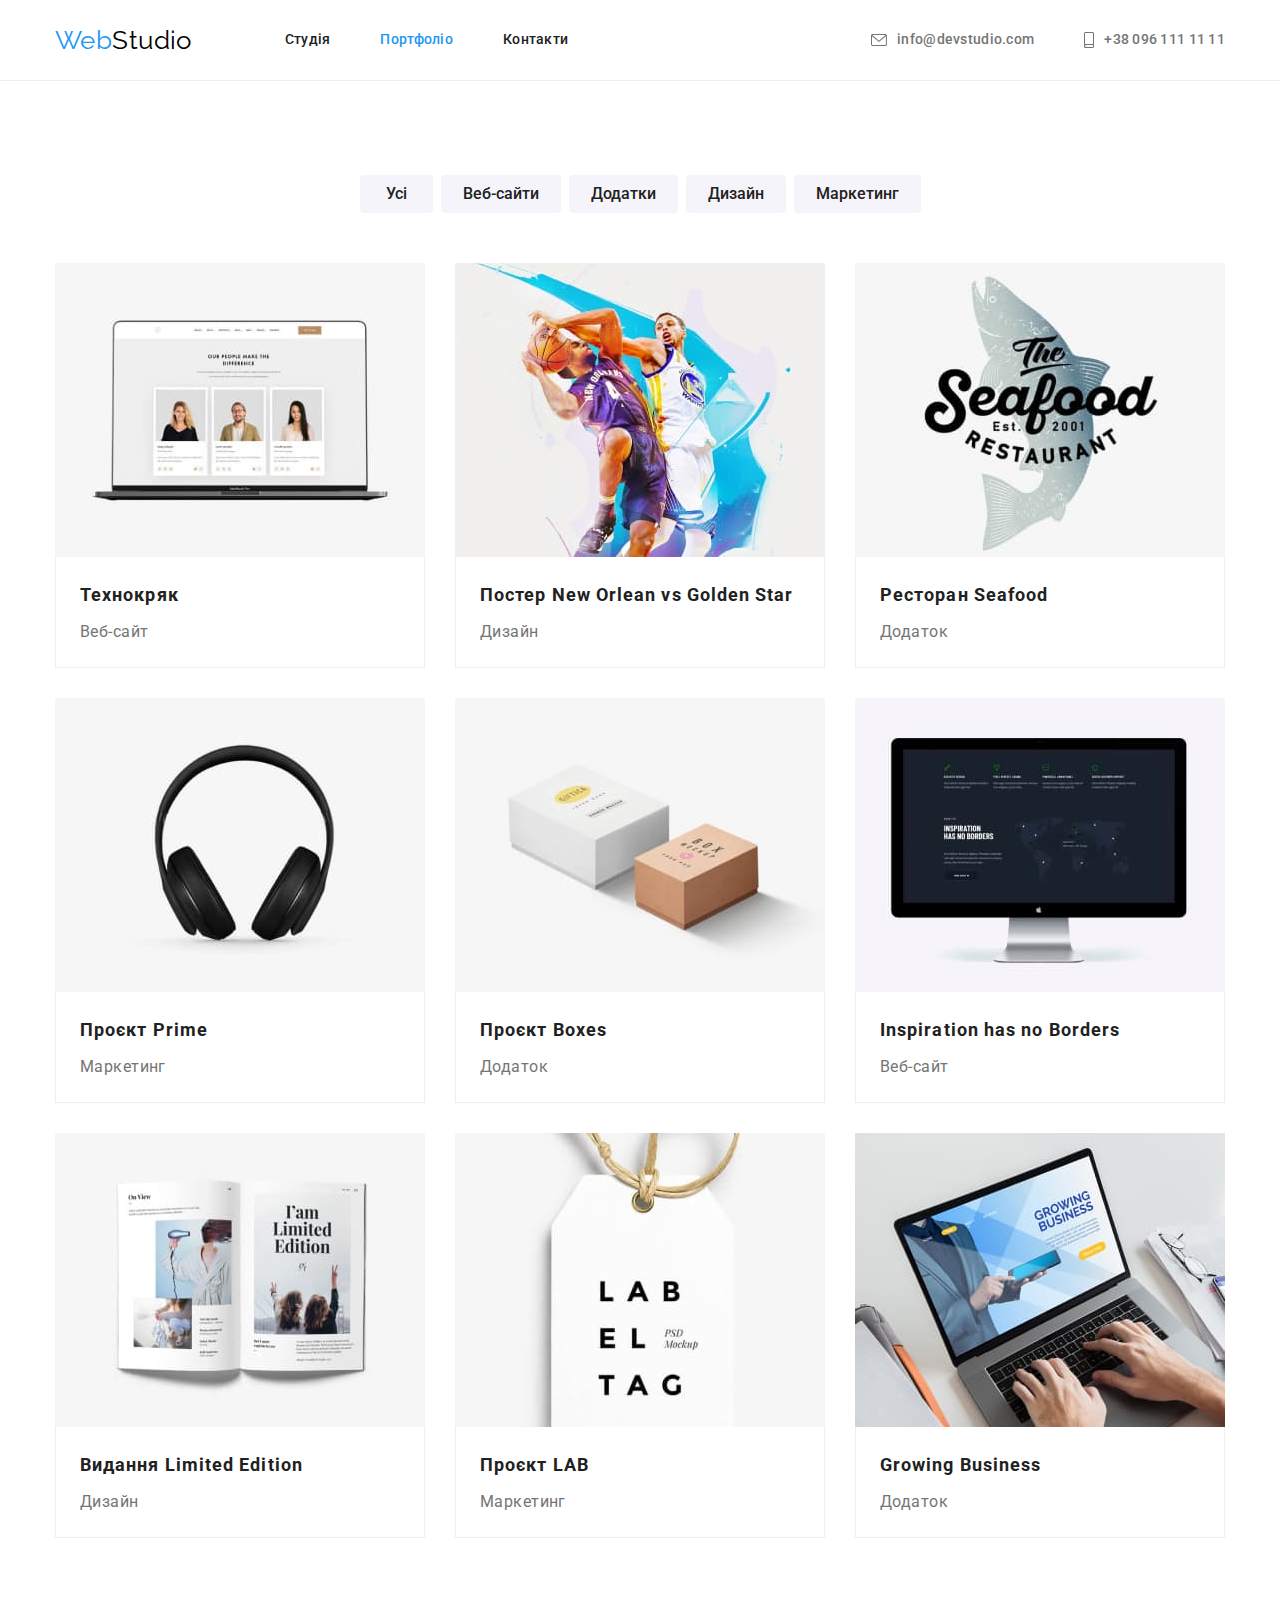
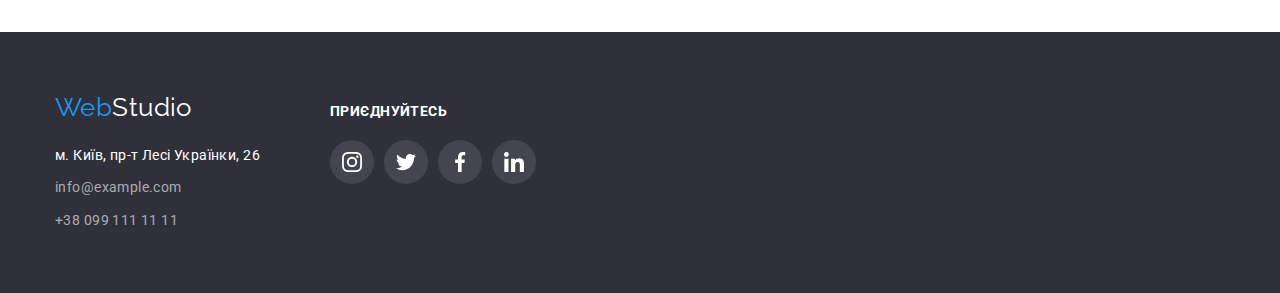
==== commit b83ca1ba: "Iконки в хедері відцентровані по осі Y на flex" ====
--- a/portfolio.html
+++ b/portfolio.html
@@ -60,14 +60,14 @@
         </ul>
         <ul class="list product">
           <li class="item">
-            <div class="product-top-wrap">
-              <img src="./images/technocrack.jpg" alt="Веб-сайт" width="370" height:="294"
-              class="jpg" />
-              <p class="product-top-text">
+            <!-- <div class="product-top-wrap"> -->
+            <img src="./images/technocrack.jpg" alt="Веб-сайт" width="370" height:="294" class="jpg"
+            />
+            <!-- <p class="product-top-text">
                 Ресурс пропонує комплексні пропозиції з різним рівнем функціоналу та сервісів. Все
                 це дозволить відвідувачу отримати вичерпні відомості про компанію чи приватну особу.
               </p>
-            </div>
+            </div> -->
             <div class="border-product">
               <h2 class="section-portfolio">Технокряк</h2>
               <p class="product">Веб-сайт</p>
--- a/css/styles.css
+++ b/css/styles.css
@@ -107,6 +107,9 @@
   line-height: 1.14;
   letter-spacing: 0.02em;
   text-decoration: none;
+
+  display: flex;
+  align-items: center;
 }
 .contact-info .link:hover,
 .contact-info .link:focus {
@@ -524,7 +527,7 @@
 
   position: relative;
 }
-.product-top-text {
+/* .product-top-text {
   font-size: 18px;
   line-height: 1.56;
   letter-spacing: 0.03em;
@@ -544,9 +547,9 @@
 .product-top-wrap {
   position: relative;
   overflow: hidden;
-}
+} */
 /*-------------------------------------- Modal window ----------------------------------------*/
-.backdrop {
+/* .backdrop {
   position: fixed;
   top: 0%;
   width: 100%;
@@ -580,4 +583,4 @@
   opacity: 0;
   visibility: hidden;
   pointer-events: none;
-}
+} */
